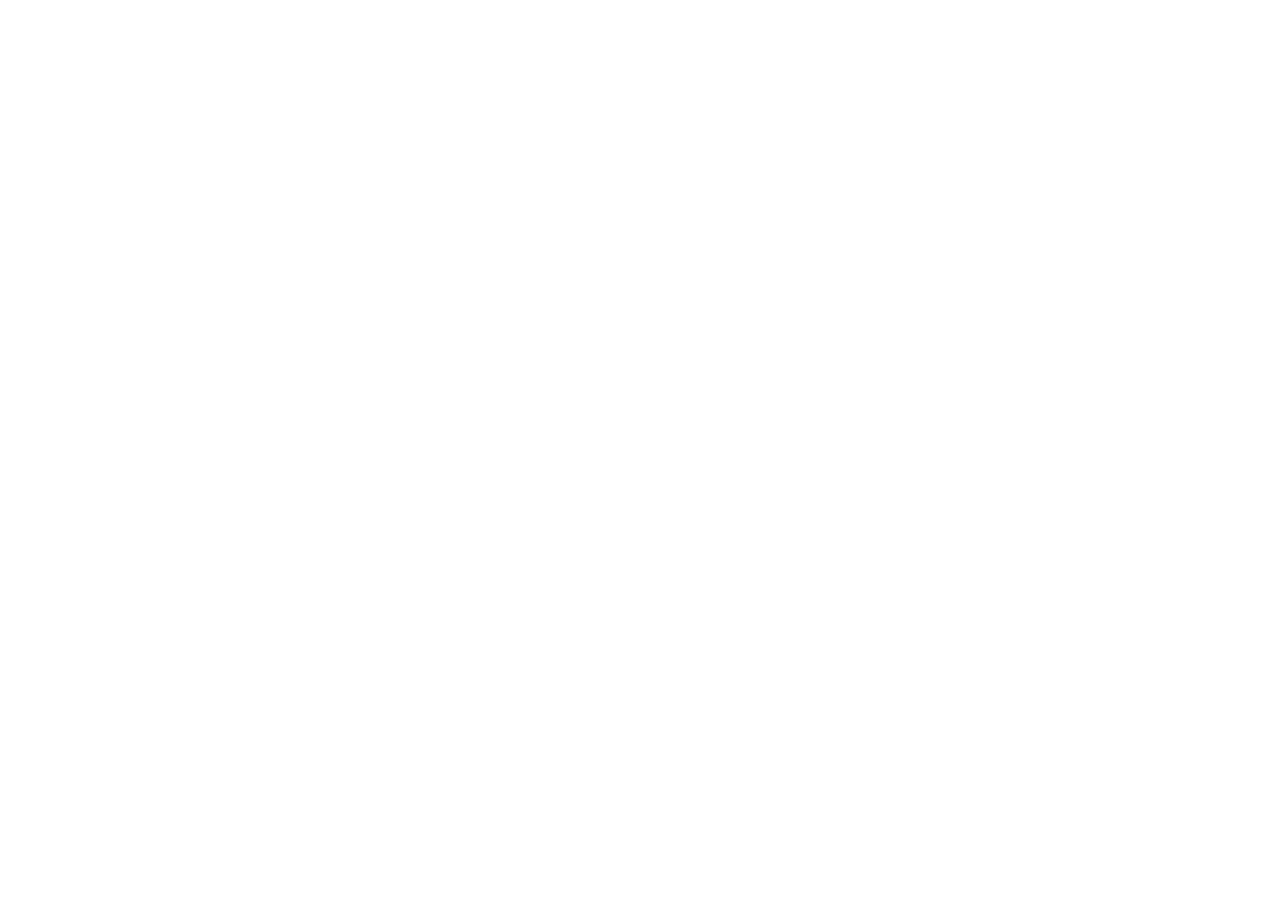
==== index.html @ 6781ed6a ":sparkles:Feat: Create new repository with work from Week2-Design3." ====
<!DOCTYPE html>
<html lang="en">
<head>
    <meta charset="UTF-8">
    <meta http-equiv="X-UA-Compatible" content="IE=edge">
    <meta name="viewport" content="width=device-width, initial-scale=1.0">
    <title>Home Page</title>
</head>
<body>
    
</body>
</html>
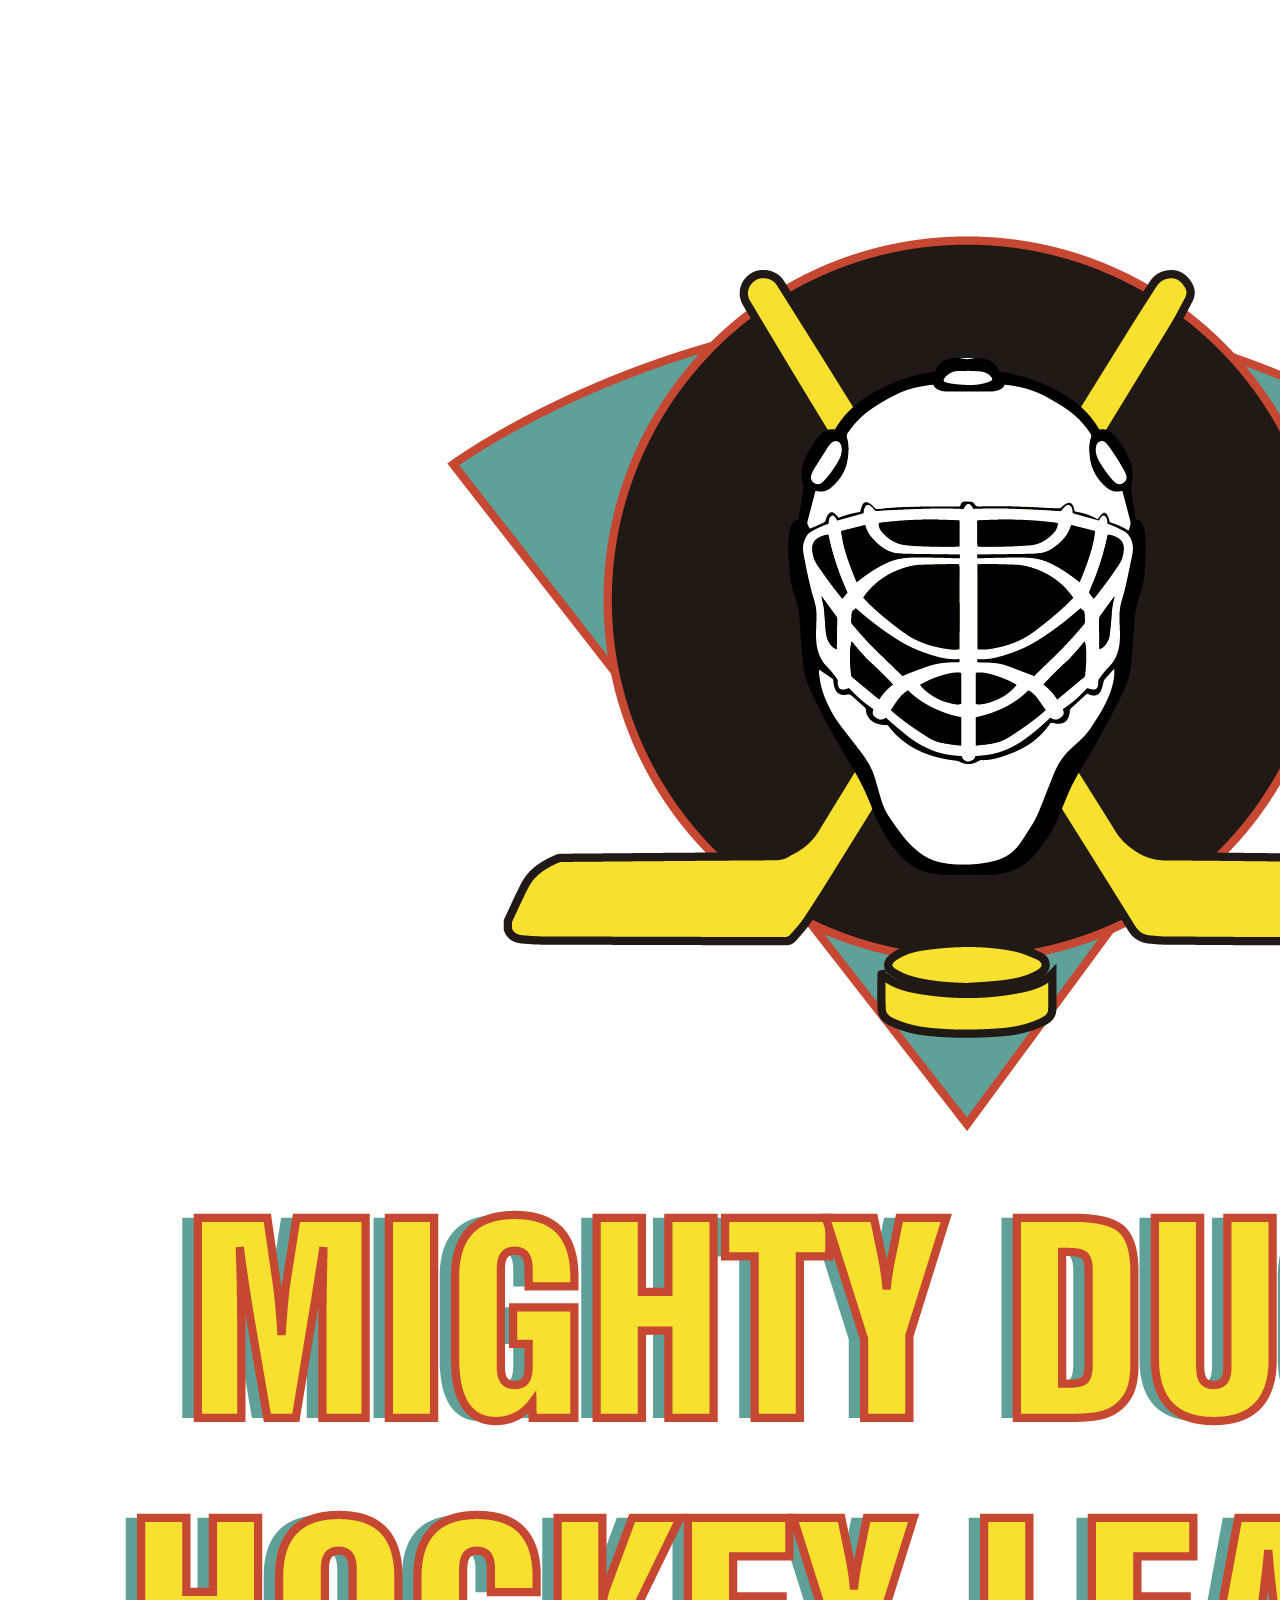
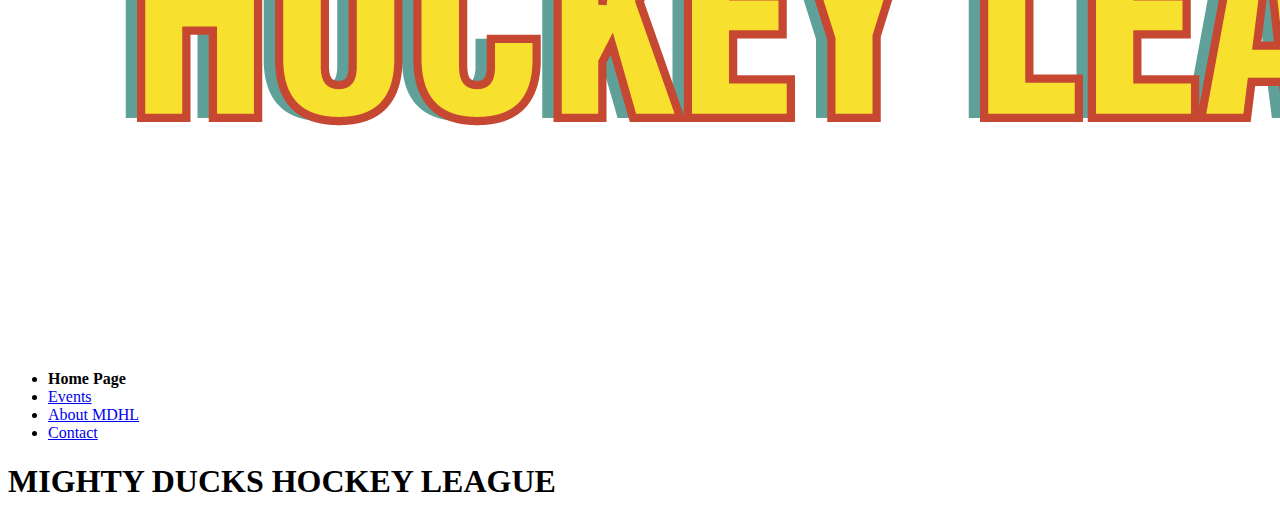
==== commit 15637348: ":bug:Fix: Add Events page. Add Header's content in all pages." ====
--- a/index.html
+++ b/index.html
@@ -4,9 +4,31 @@
     <meta charset="UTF-8">
     <meta http-equiv="X-UA-Compatible" content="IE=edge">
     <meta name="viewport" content="width=device-width, initial-scale=1.0">
-    <title>Home Page</title>
+    <title>MDHL:Home Page</title>
 </head>
 <body>
-    
+    <header>
+        <div class="logo-container">
+            <img class="logo" src="./assets/LogoMightyducks-01.png" alt="MDHL Logo">
+        </div>
+        <nav>
+            <ul class="list-container">
+                <li><b>Home Page</b></li>
+                <li>
+                    <a href="./pages/events.html">Events</a>
+                </li>
+                <li>
+                    <a href="./pages/about.html">About MDHL</a>
+                </li>
+                <li>
+                    <a href="./pages/contact.html">Contact</a>
+                </li>
+            </ul>
+        </nav>
+    </header>
+    <main>
+        <div class="background-container"></div>
+        <h1>MIGHTY DUCKS HOCKEY LEAGUE</h1>
+    </main>
 </body>
 </html>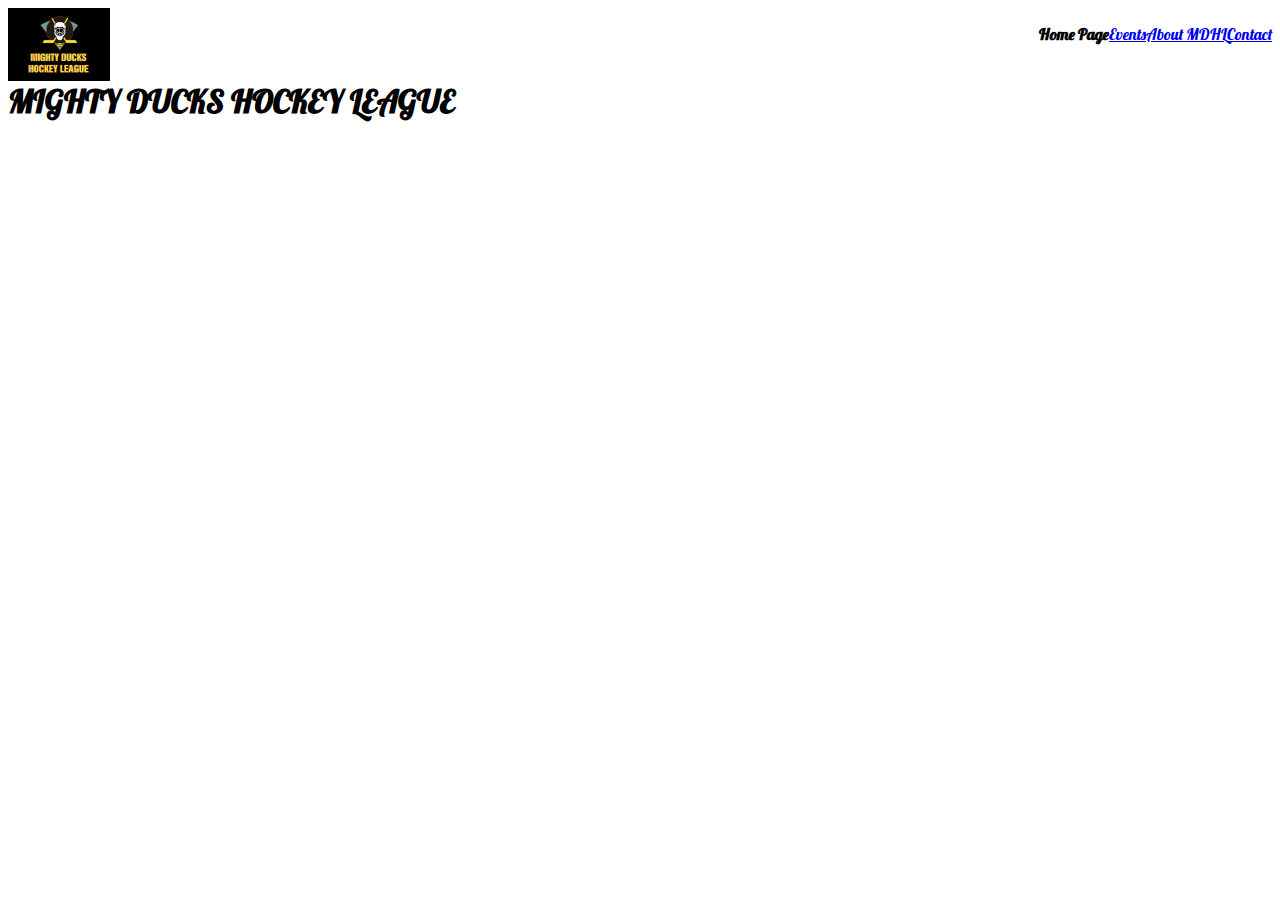
==== commit 53120739: ":bug:Fix: Add content in CSS stylesheet." ====
--- a/index.html
+++ b/index.html
@@ -4,6 +4,10 @@
     <meta charset="UTF-8">
     <meta http-equiv="X-UA-Compatible" content="IE=edge">
     <meta name="viewport" content="width=device-width, initial-scale=1.0">
+    <link rel="preconnect" href="https://fonts.googleapis.com">
+    <link rel="preconnect" href="https://fonts.gstatic.com" crossorigin>
+    <link href="https://fonts.googleapis.com/css2?family=Lobster&display=swap" rel="stylesheet">
+    <link rel="stylesheet" href="./styles/mdhl_3.css">
     <title>MDHL:Home Page</title>
 </head>
 <body>
--- a/styles/mdhl_3.css
+++ b/styles/mdhl_3.css
@@ -0,0 +1,30 @@
+body {
+    /* width: 100%; */
+    font-family: "Lobster", cursive; ;
+}
+
+.logo-container{
+    width: 8%;
+    background-color: black;
+    display: flex;
+    position: absolute;
+    justify-content: center;
+}
+
+.logo {
+    width: 70px;
+}
+
+nav {
+    display: flex;
+    justify-content: flex-end;
+}
+
+.list-container {
+    display: flex;
+    list-style-type: none;
+}
+
+
+
+
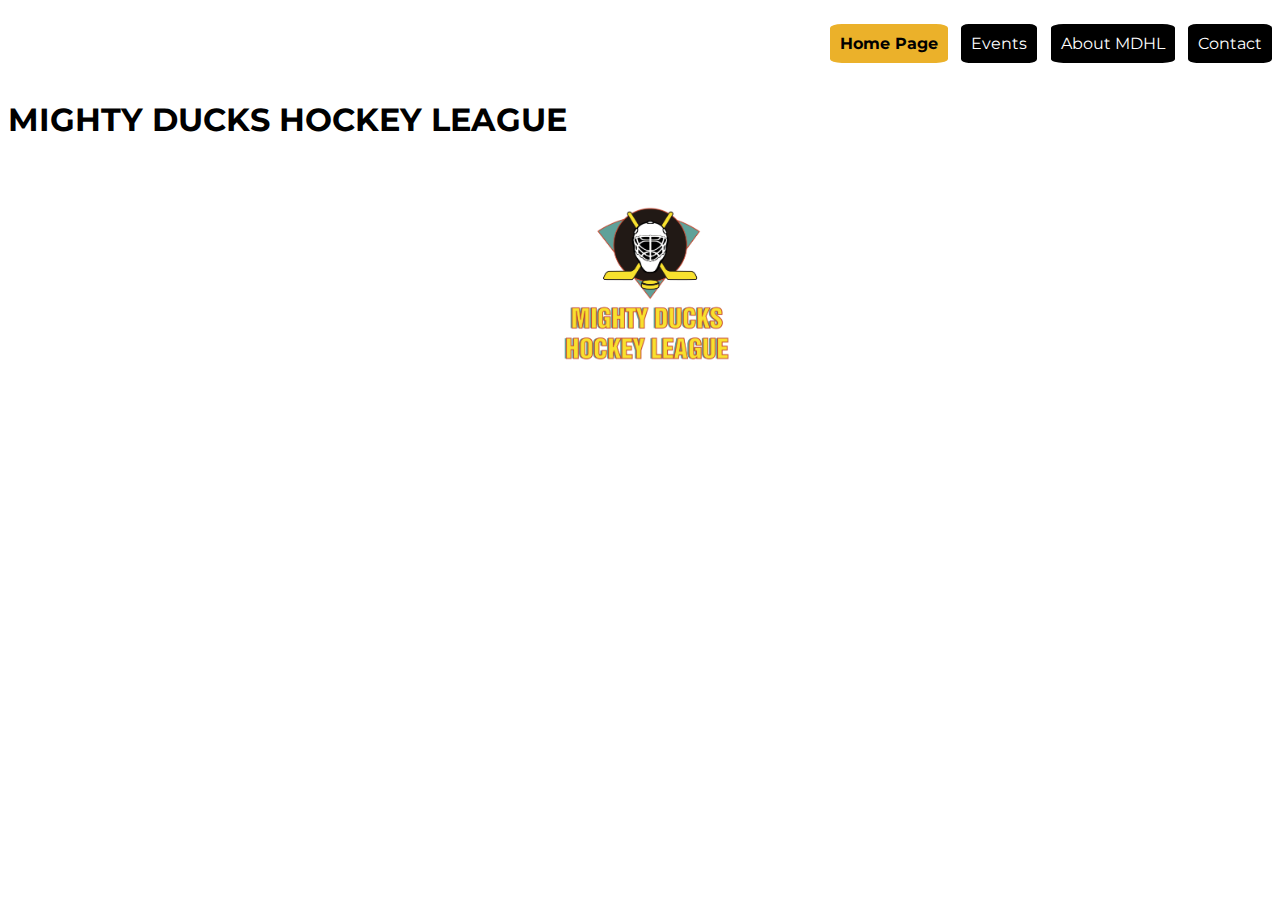
==== commit b9f3911f: ":bug:Fix: Add content in CSS stylesheet. Add few Div's classes." ====
--- a/index.html
+++ b/index.html
@@ -6,31 +6,32 @@
     <meta name="viewport" content="width=device-width, initial-scale=1.0">
     <link rel="preconnect" href="https://fonts.googleapis.com">
     <link rel="preconnect" href="https://fonts.gstatic.com" crossorigin>
-    <link href="https://fonts.googleapis.com/css2?family=Lobster&display=swap" rel="stylesheet">
+    <link href="https://fonts.googleapis.com/css2?family=Montserrat:wght@500&display=swap" rel="stylesheet">
     <link rel="stylesheet" href="./styles/mdhl_3.css">
     <title>MDHL:Home Page</title>
 </head>
 <body>
     <header>
-        <div class="logo-container">
-            <img class="logo" src="./assets/LogoMightyducks-01.png" alt="MDHL Logo">
-        </div>
+        
         <nav>
             <ul class="list-container">
-                <li><b>Home Page</b></li>
-                <li>
+                <li class="yellow-button"><b>Home Page</b></li>
+                <li class="black-button">
                     <a href="./pages/events.html">Events</a>
                 </li>
-                <li>
+                <li class="black-button">
                     <a href="./pages/about.html">About MDHL</a>
                 </li>
-                <li>
+                <li class="black-button">
                     <a href="./pages/contact.html">Contact</a>
                 </li>
             </ul>
         </nav>
     </header>
     <main>
+        <div class="logo-container">
+            <img class="logo" src="./assets/LogoMightyducks-01.png" alt="MDHL Logo">
+        </div>
         <div class="background-container"></div>
         <h1>MIGHTY DUCKS HOCKEY LEAGUE</h1>
     </main>
--- a/styles/mdhl_3.css
+++ b/styles/mdhl_3.css
@@ -1,18 +1,18 @@
 body {
-    /* width: 100%; */
-    font-family: "Lobster", cursive; ;
+    font-family: 'Montserrat', sans-serif;
 }
 
 .logo-container{
-    width: 8%;
-    background-color: black;
+    width: 100%;
+    /* background-color: rgb(14, 4, 59); */
     display: flex;
     position: absolute;
-    justify-content: center;
+    justify-content: center;  
+    top: 185px;  
 }
 
 .logo {
-    width: 70px;
+    width: 190px;
 }
 
 nav {
@@ -23,6 +23,27 @@
 .list-container {
     display: flex;
     list-style-type: none;
+    justify-content: space-between;
+    width: 35%;
+}
+
+li {
+    padding: 10px;
+    text-align: center;
+    border-radius: 10%;
+}
+
+a {
+    text-decoration: none;
+    color: white;
+}
+
+.black-button {
+    background-color: rgb(0, 0, 0);
+}
+
+.yellow-button {
+    background-color: rgb(235, 177, 42);
 }
 
 
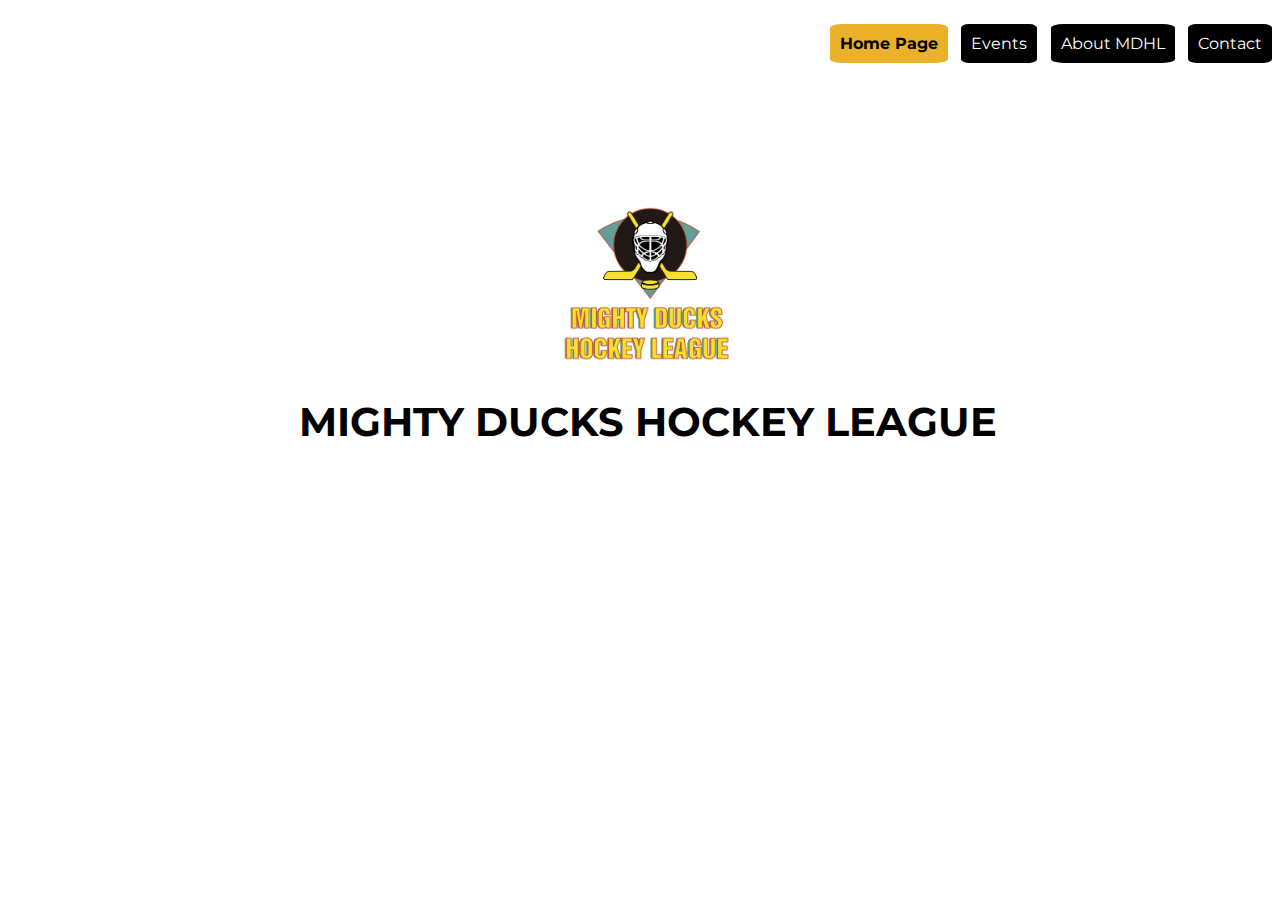
==== commit bc077848: ":bug:Fix: Delete and add photos from assets folder. Add content in CSS stylesheet." ====
--- a/index.html
+++ b/index.html
@@ -33,7 +33,9 @@
             <img class="logo" src="./assets/LogoMightyducks-01.png" alt="MDHL Logo">
         </div>
         <div class="background-container"></div>
-        <h1>MIGHTY DUCKS HOCKEY LEAGUE</h1>
+        <div class="h1-container">
+            <h1>MIGHTY DUCKS HOCKEY LEAGUE</h1>
+        </div>
     </main>
 </body>
 </html>--- a/styles/mdhl_3.css
+++ b/styles/mdhl_3.css
@@ -46,6 +46,19 @@
     background-color: rgb(235, 177, 42);
 }
 
+.h1-container {
+    width: 100%;
+    display: flex;
+    justify-content: center;
+    position: absolute;
+    top: 370px;
+}
+
+h1 {
+    font-size: 40px;
+    
+}
 
 
 
+
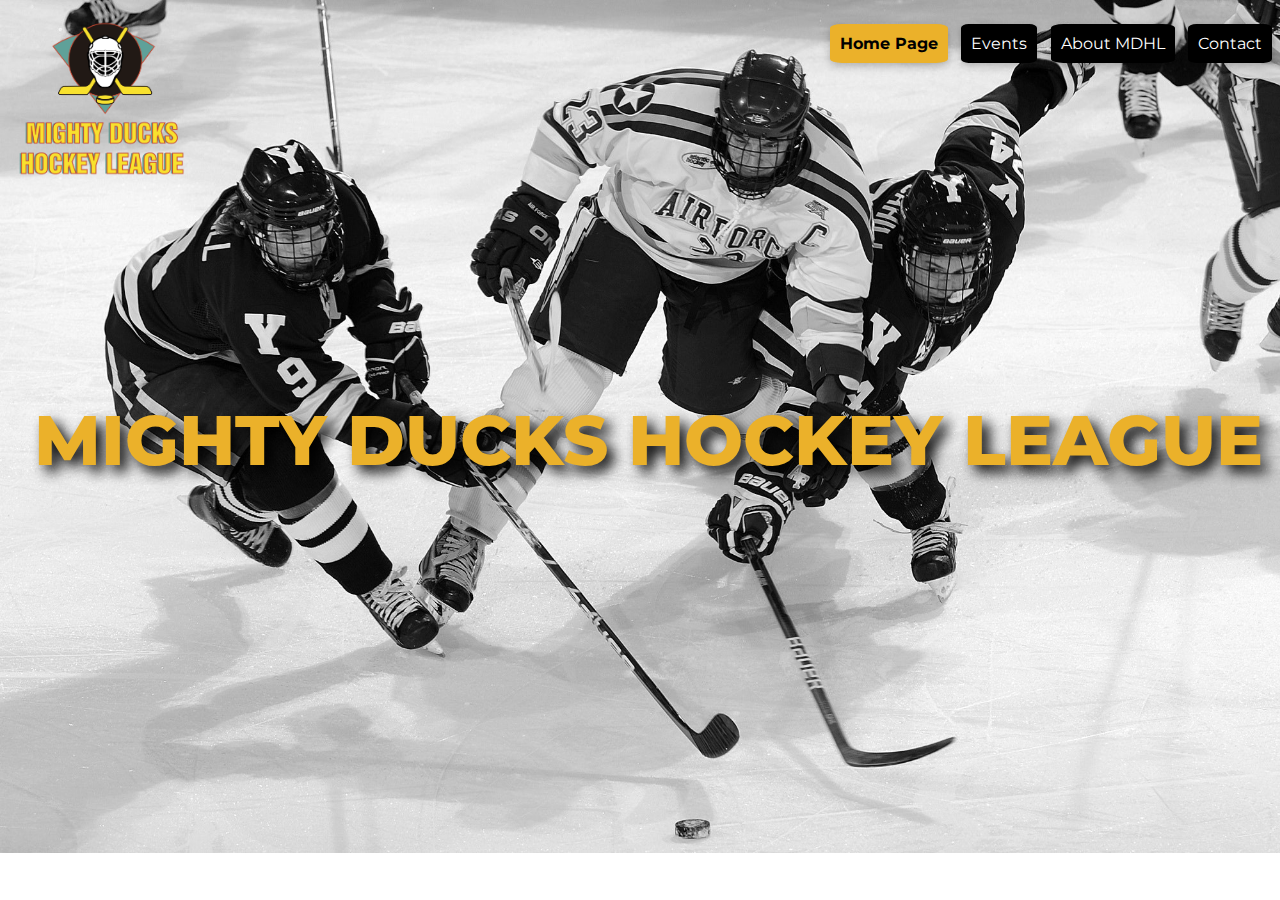
==== commit bfeb71cb: ":bug:Fix: Home Page's CSS stylesheet ready." ====
--- a/index.html
+++ b/index.html
@@ -12,7 +12,6 @@
 </head>
 <body>
     <header>
-        
         <nav>
             <ul class="list-container">
                 <li class="yellow-button"><b>Home Page</b></li>
@@ -24,7 +23,7 @@
                 </li>
                 <li class="black-button">
                     <a href="./pages/contact.html">Contact</a>
-                </li>
+                </li> 
             </ul>
         </nav>
     </header>
@@ -32,7 +31,6 @@
         <div class="logo-container">
             <img class="logo" src="./assets/LogoMightyducks-01.png" alt="MDHL Logo">
         </div>
-        <div class="background-container"></div>
         <div class="h1-container">
             <h1>MIGHTY DUCKS HOCKEY LEAGUE</h1>
         </div>
--- a/styles/mdhl_3.css
+++ b/styles/mdhl_3.css
@@ -1,14 +1,15 @@
 body {
+    background-image: url(../assets/BYNpexels-pixabay-33286.jpg);
+    background-size: cover;
+    background-repeat: no-repeat;
     font-family: 'Montserrat', sans-serif;
 }
 
 .logo-container{
-    width: 100%;
-    /* background-color: rgb(14, 4, 59); */
     display: flex;
     position: absolute;
-    justify-content: center;  
-    top: 185px;  
+    justify-content: flex-start;  
+    top: 0px;  
 }
 
 .logo {
@@ -39,10 +40,12 @@
 }
 
 .black-button {
+    box-shadow: rgba(0, 0, 0, 0.24) 0px 3px 8px;
     background-color: rgb(0, 0, 0);
 }
 
 .yellow-button {
+    box-shadow: rgba(0, 0, 0, 0.24) 0px 3px 8px;
     background-color: rgb(235, 177, 42);
 }
 
@@ -51,14 +54,12 @@
     display: flex;
     justify-content: center;
     position: absolute;
-    top: 370px;
+    top: 350px;
 }
 
 h1 {
-    font-size: 40px;
-    
+    font-size: 70px;
+    font-weight: 800;
+    color: rgb(235, 177, 42);
+    text-shadow: black 0.1em 0.1em 0.2em;
 }
-
-
-
-
